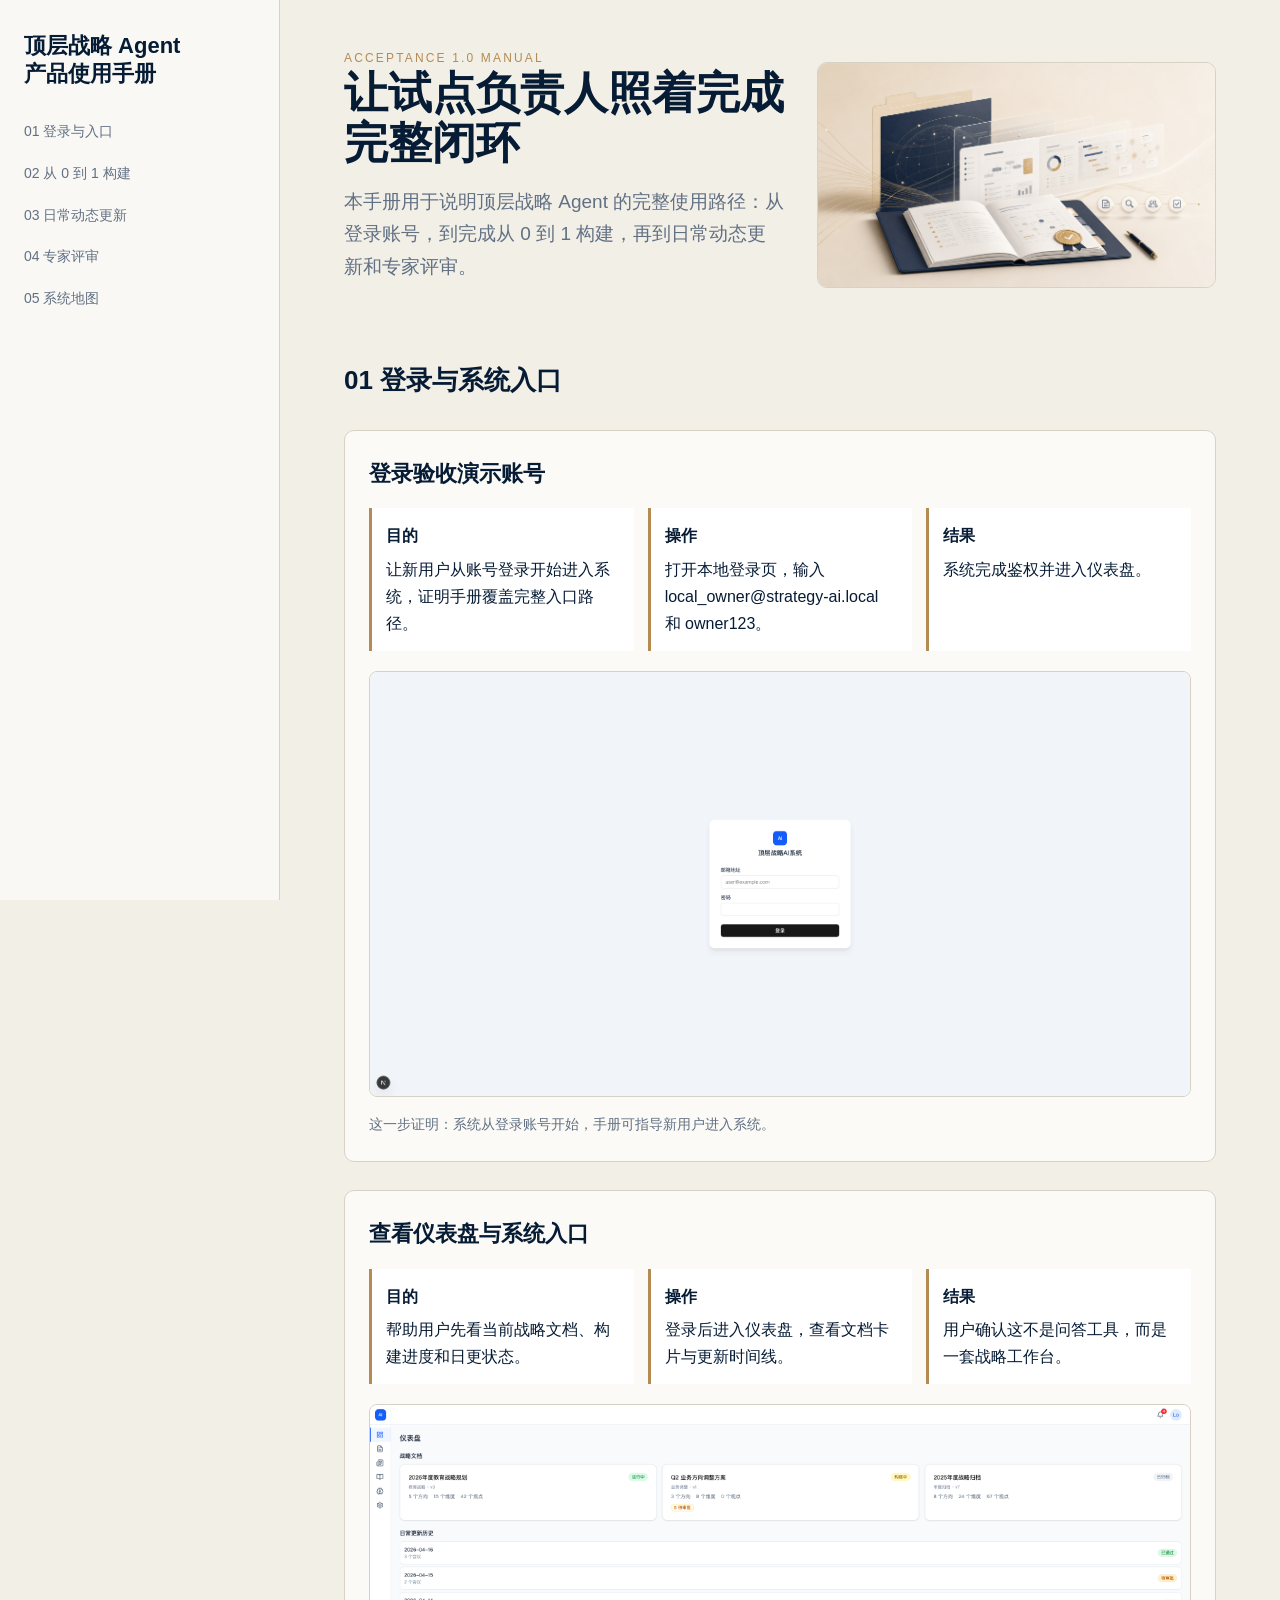
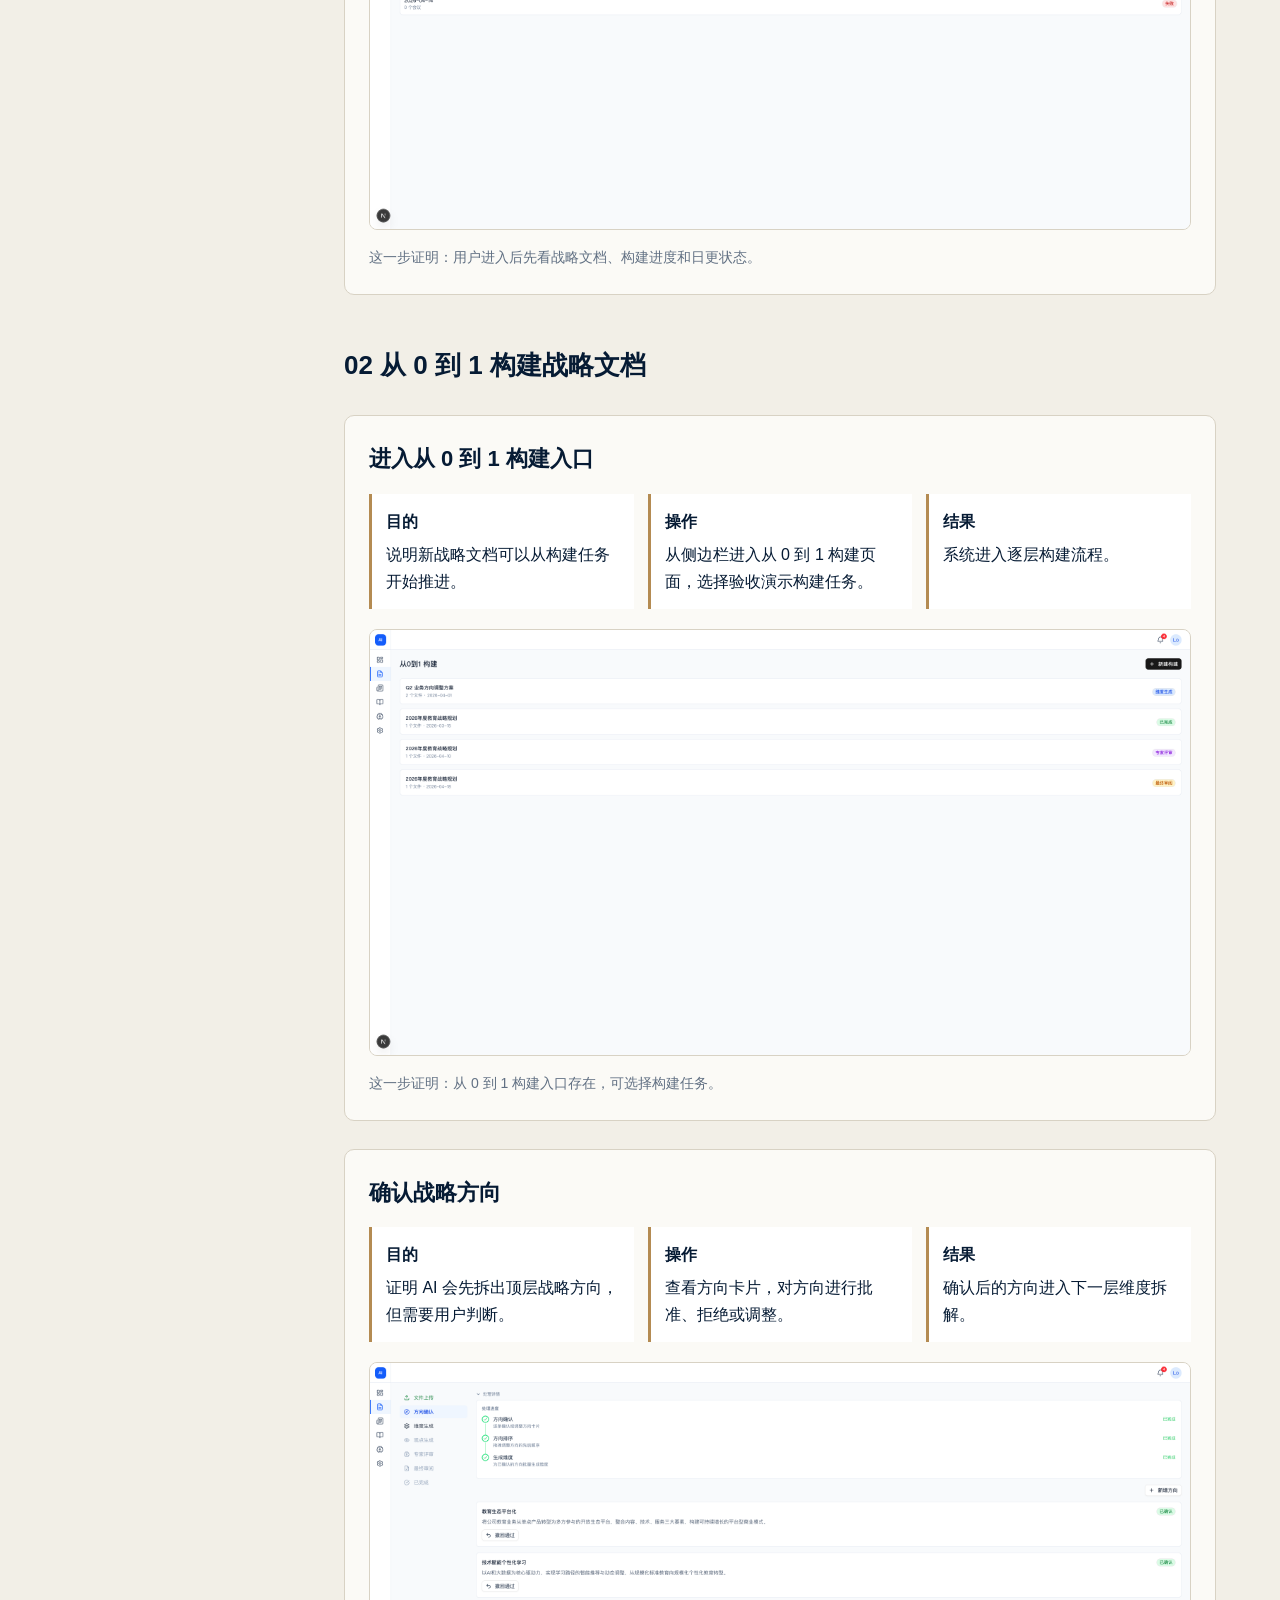
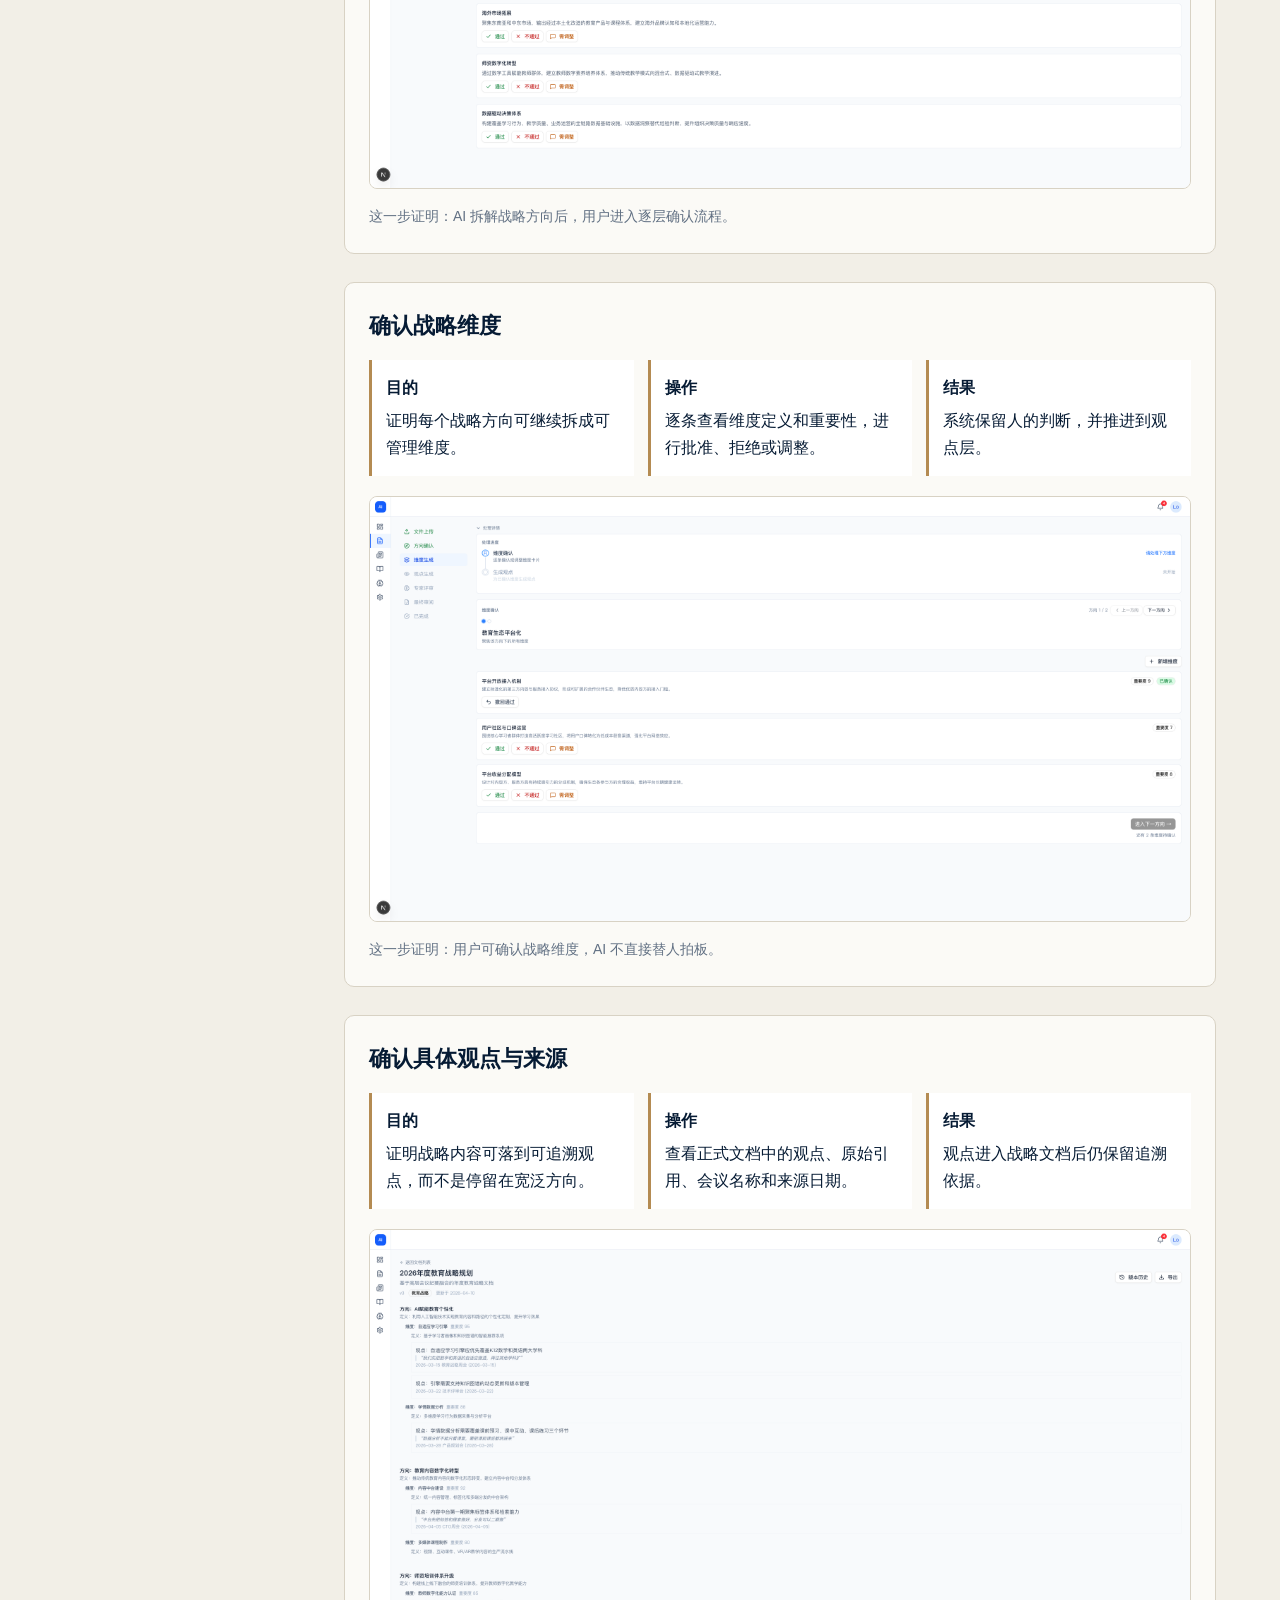
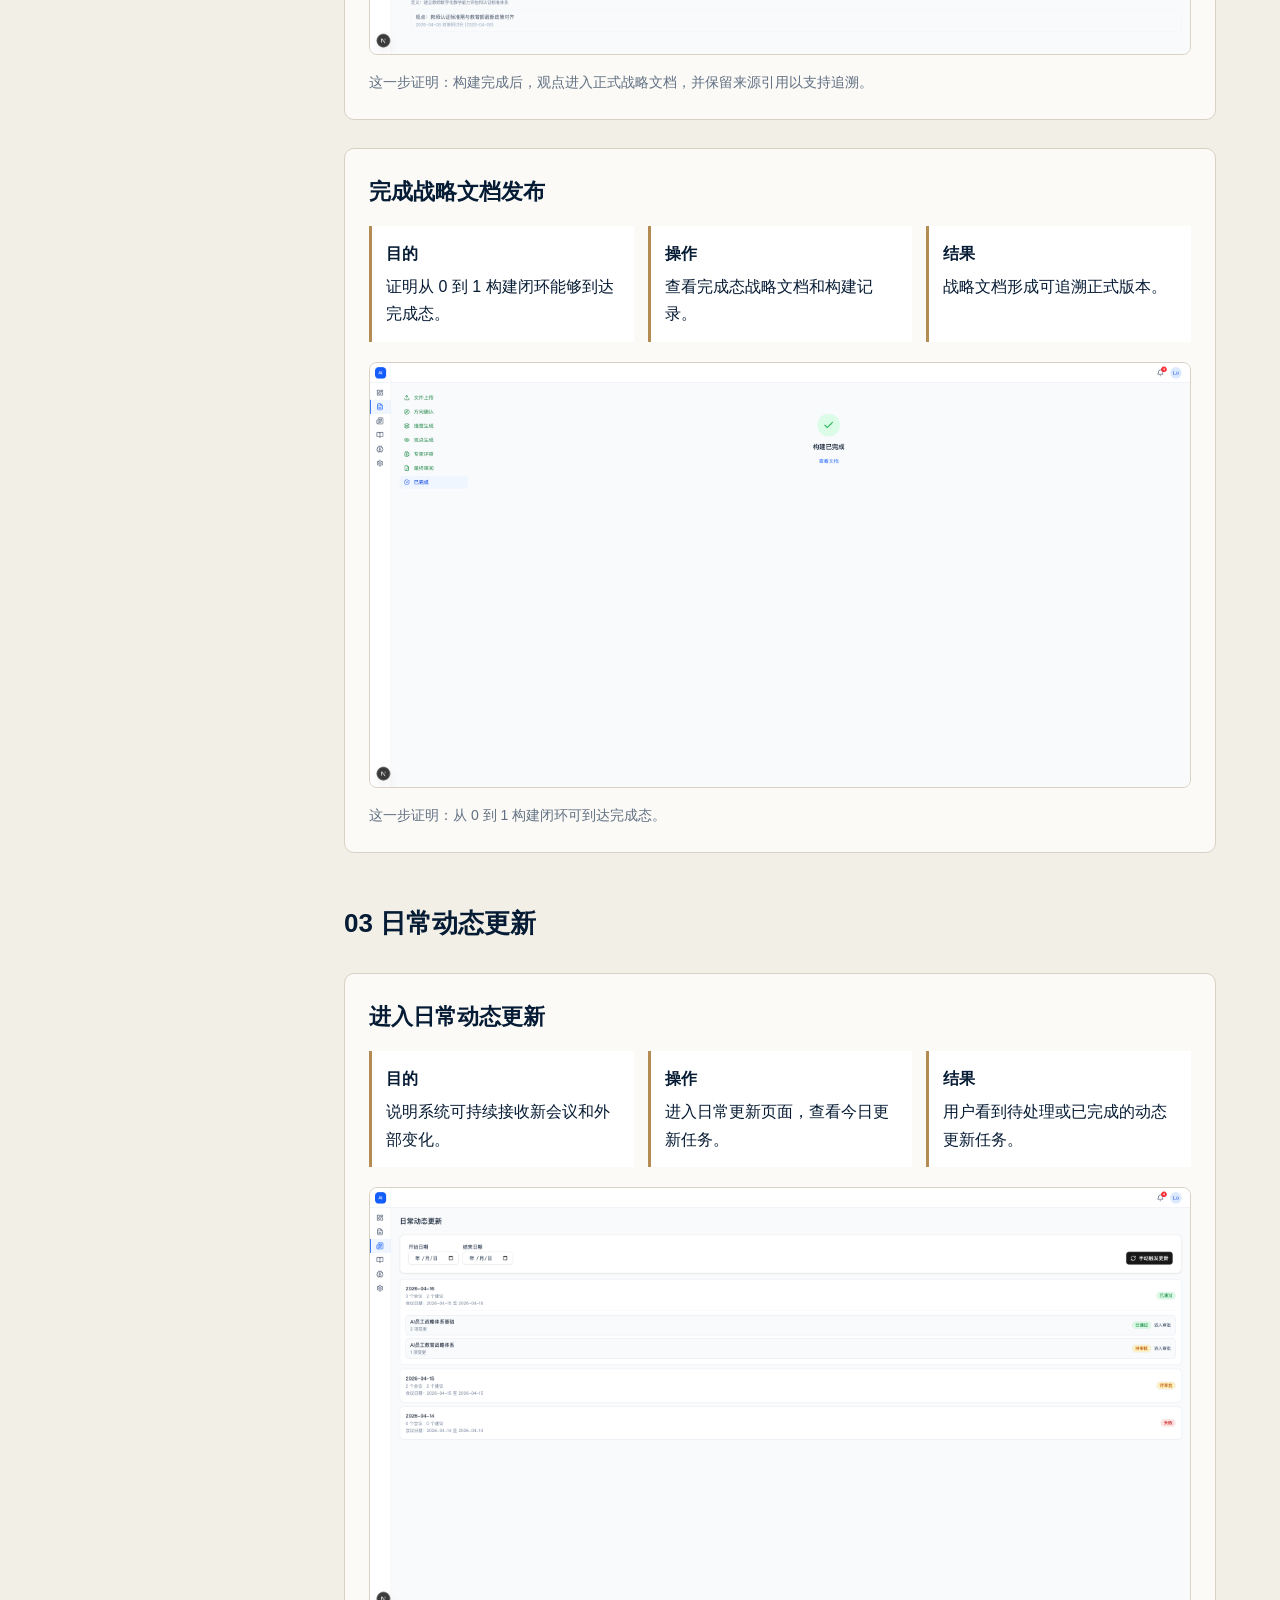
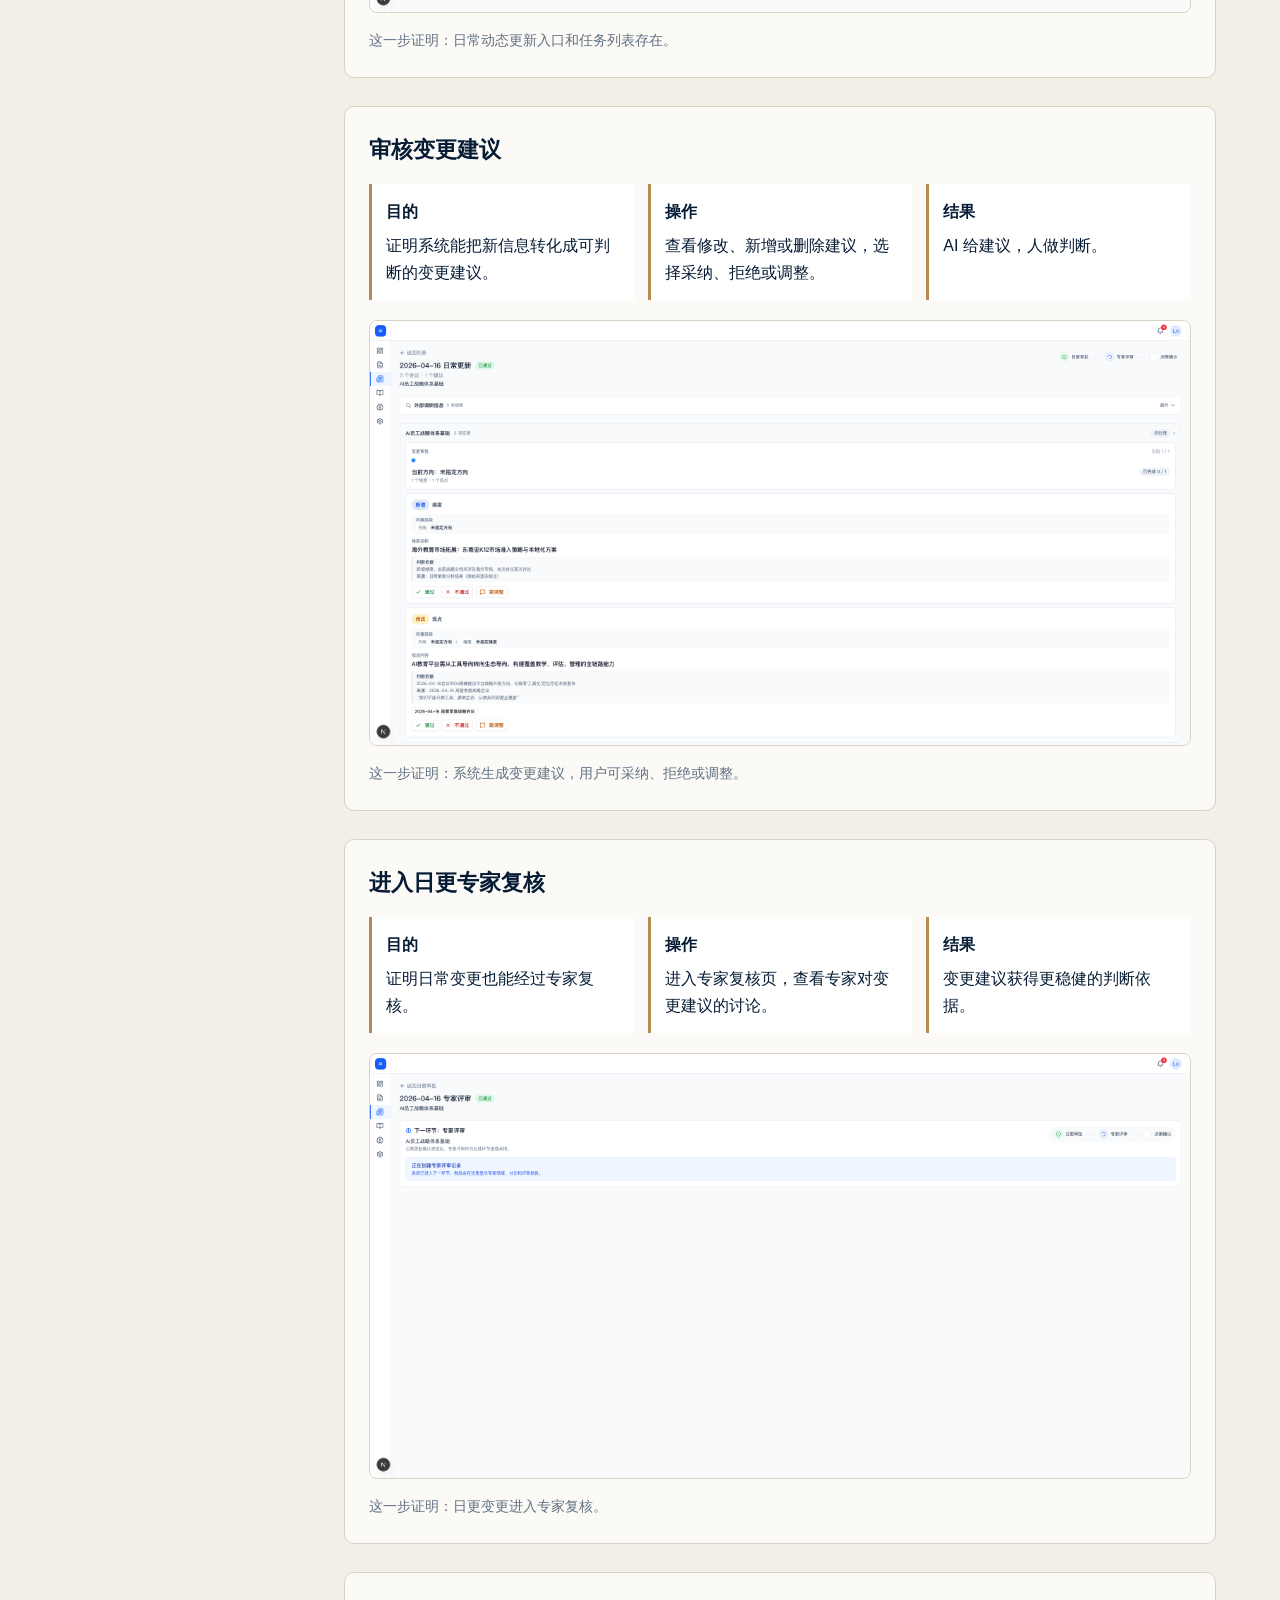
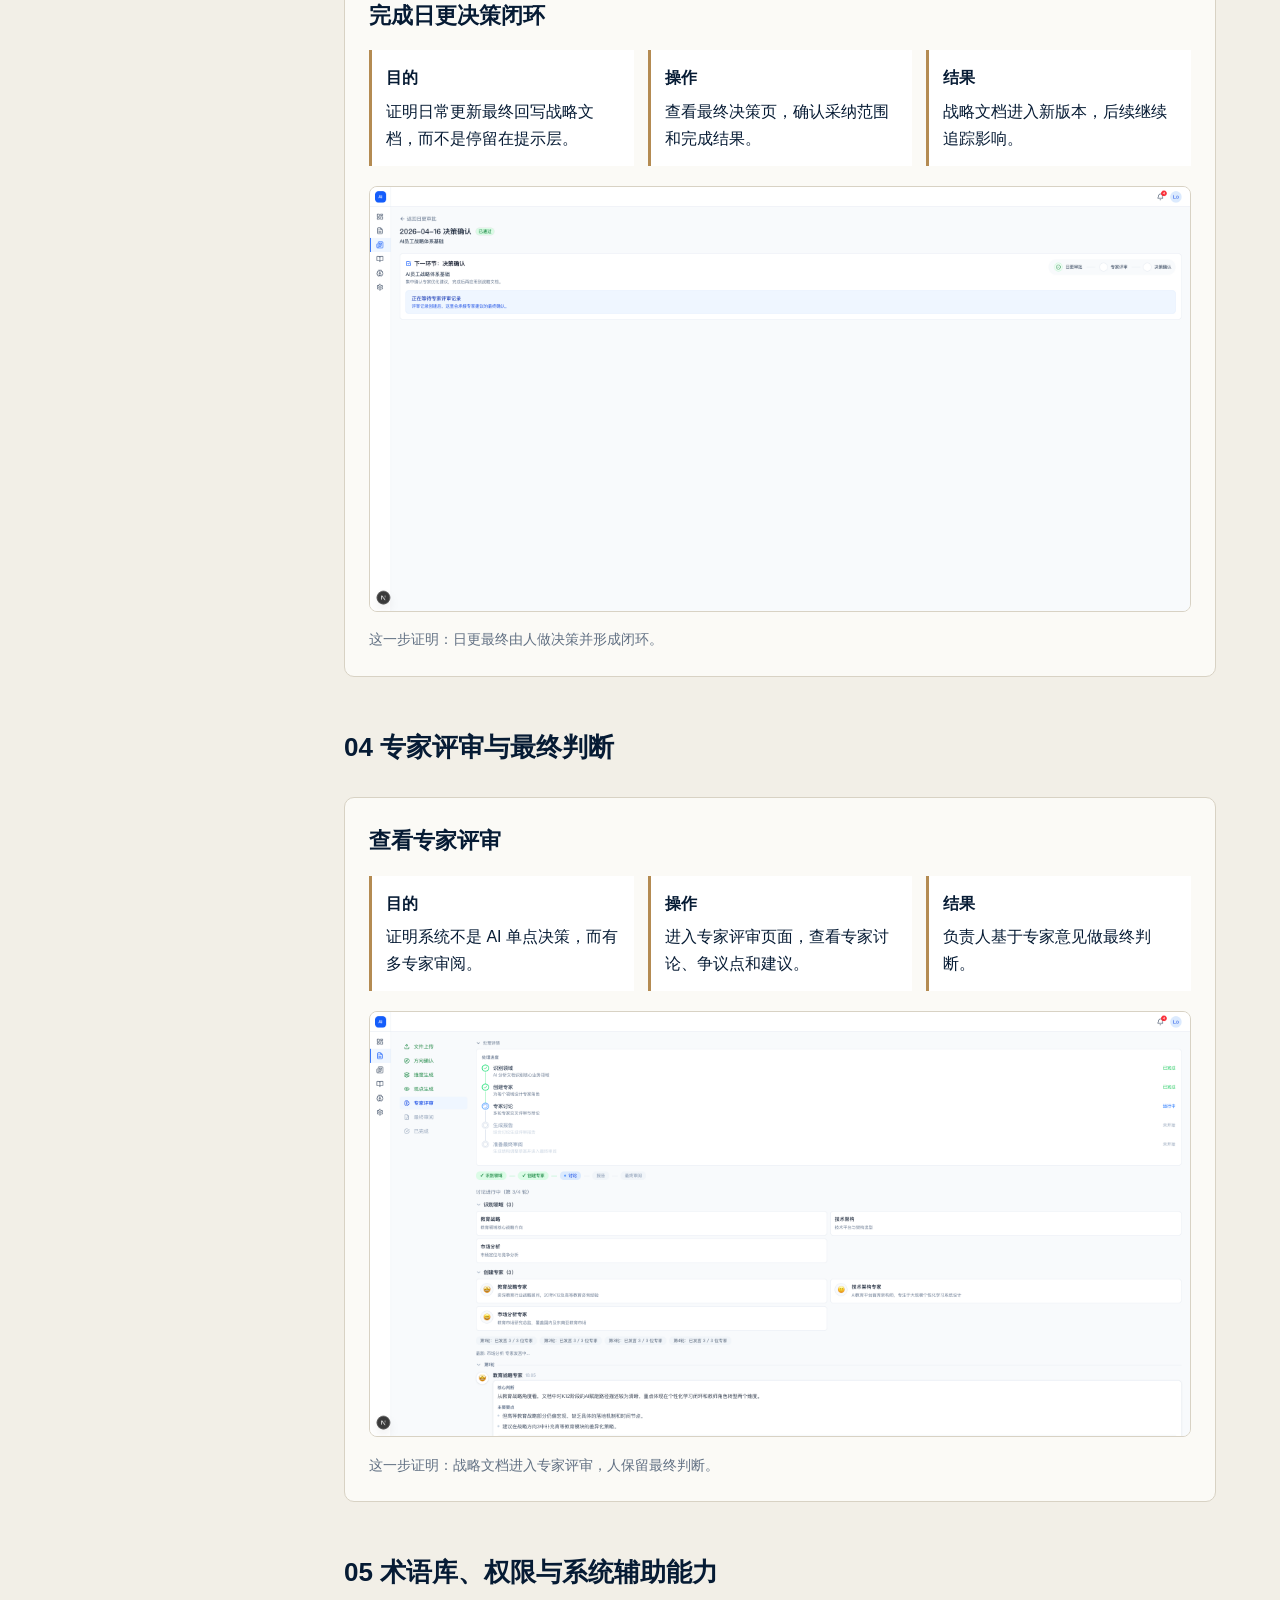
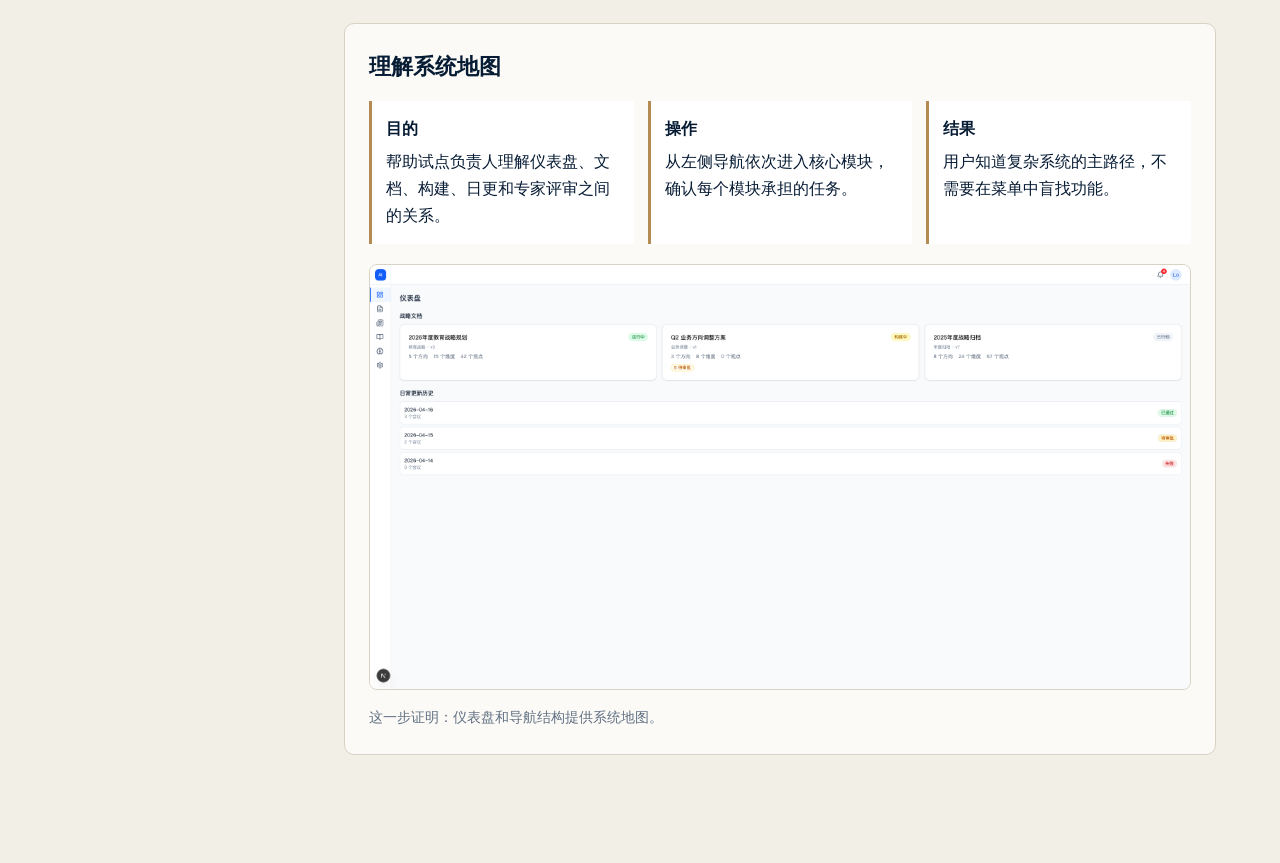
==== manual/index.html @ 3e2a72cb "docs: publish acceptance deck and manual" ====
<!doctype html>
<html lang="zh-CN">
<head>
  <meta charset="utf-8">
  <meta name="viewport" content="width=device-width, initial-scale=1">
  <title>顶层战略 Agent 产品使用手册</title>
  <link rel="stylesheet" href="assets/manual.css">
</head>
<body>
  <div class="shell">
    <nav class="nav">
      <h1>顶层战略 Agent<br>产品使用手册</h1>
      <a href="#login">01 登录与入口</a>
      <a href="#build">02 从 0 到 1 构建</a>
      <a href="#daily">03 日常动态更新</a>
      <a href="#review">04 专家评审</a>
      <a href="#map">05 系统地图</a>
    </nav>
    <main class="content">
      <section class="hero">
        <div>
          <div class="kicker">Acceptance 1.0 Manual</div>
          <h2>让试点负责人照着完成完整闭环</h2>
          <p class="lead">本手册用于说明顶层战略 Agent 的完整使用路径：从登录账号，到完成从 0 到 1 构建，再到日常动态更新和专家评审。</p>
        </div>
        <img src="images/generated/manual-cover-v1.png" alt="产品使用手册封面">
      </section>
      
  <section id="login">
    <h3>01 登录与系统入口</h3>
    <article class="step">
    <h4>登录验收演示账号</h4>
    <div class="step-grid">
      <div class="field"><strong>目的</strong>让新用户从账号登录开始进入系统，证明手册覆盖完整入口路径。</div>
      <div class="field"><strong>操作</strong>打开本地登录页，输入 local_owner@strategy-ai.local 和 owner123。</div>
      <div class="field"><strong>结果</strong>系统完成鉴权并进入仪表盘。</div>
    </div>
    <div class="shot">
      <img data-lightbox src="../screenshots-hd/00-login.png" alt="登录验收演示账号">
      <p class="caption">这一步证明：系统从登录账号开始，手册可指导新用户进入系统。</p>
    </div>
  </article>
<article class="step">
    <h4>查看仪表盘与系统入口</h4>
    <div class="step-grid">
      <div class="field"><strong>目的</strong>帮助用户先看当前战略文档、构建进度和日更状态。</div>
      <div class="field"><strong>操作</strong>登录后进入仪表盘，查看文档卡片与更新时间线。</div>
      <div class="field"><strong>结果</strong>用户确认这不是问答工具，而是一套战略工作台。</div>
    </div>
    <div class="shot">
      <img data-lightbox src="../screenshots-hd/01-dashboard.png" alt="查看仪表盘与系统入口">
      <p class="caption">这一步证明：用户进入后先看战略文档、构建进度和日更状态。</p>
    </div>
  </article>
  </section>


  <section id="build">
    <h3>02 从 0 到 1 构建战略文档</h3>
    <article class="step">
    <h4>进入从 0 到 1 构建入口</h4>
    <div class="step-grid">
      <div class="field"><strong>目的</strong>说明新战略文档可以从构建任务开始推进。</div>
      <div class="field"><strong>操作</strong>从侧边栏进入从 0 到 1 构建页面，选择验收演示构建任务。</div>
      <div class="field"><strong>结果</strong>系统进入逐层构建流程。</div>
    </div>
    <div class="shot">
      <img data-lightbox src="../screenshots-hd/10-build-session-list.png" alt="进入从 0 到 1 构建入口">
      <p class="caption">这一步证明：从 0 到 1 构建入口存在，可选择构建任务。</p>
    </div>
  </article>
<article class="step">
    <h4>确认战略方向</h4>
    <div class="step-grid">
      <div class="field"><strong>目的</strong>证明 AI 会先拆出顶层战略方向，但需要用户判断。</div>
      <div class="field"><strong>操作</strong>查看方向卡片，对方向进行批准、拒绝或调整。</div>
      <div class="field"><strong>结果</strong>确认后的方向进入下一层维度拆解。</div>
    </div>
    <div class="shot">
      <img data-lightbox src="../screenshots-hd/11-build-direction.png" alt="确认战略方向">
      <p class="caption">这一步证明：AI 拆解战略方向后，用户进入逐层确认流程。</p>
    </div>
  </article>
<article class="step">
    <h4>确认战略维度</h4>
    <div class="step-grid">
      <div class="field"><strong>目的</strong>证明每个战略方向可继续拆成可管理维度。</div>
      <div class="field"><strong>操作</strong>逐条查看维度定义和重要性，进行批准、拒绝或调整。</div>
      <div class="field"><strong>结果</strong>系统保留人的判断，并推进到观点层。</div>
    </div>
    <div class="shot">
      <img data-lightbox src="../screenshots-hd/12-build-dimensions.png" alt="确认战略维度">
      <p class="caption">这一步证明：用户可确认战略维度，AI 不直接替人拍板。</p>
    </div>
  </article>
<article class="step">
    <h4>确认具体观点与来源</h4>
    <div class="step-grid">
      <div class="field"><strong>目的</strong>证明战略内容可落到可追溯观点，而不是停留在宽泛方向。</div>
      <div class="field"><strong>操作</strong>查看正式文档中的观点、原始引用、会议名称和来源日期。</div>
      <div class="field"><strong>结果</strong>观点进入战略文档后仍保留追溯依据。</div>
    </div>
    <div class="shot">
      <img data-lightbox src="../screenshots-hd/13-build-viewpoints.png" alt="确认具体观点与来源">
      <p class="caption">这一步证明：构建完成后，观点进入正式战略文档，并保留来源引用以支持追溯。</p>
    </div>
  </article>
<article class="step">
    <h4>完成战略文档发布</h4>
    <div class="step-grid">
      <div class="field"><strong>目的</strong>证明从 0 到 1 构建闭环能够到达完成态。</div>
      <div class="field"><strong>操作</strong>查看完成态战略文档和构建记录。</div>
      <div class="field"><strong>结果</strong>战略文档形成可追溯正式版本。</div>
    </div>
    <div class="shot">
      <img data-lightbox src="../screenshots-hd/15-build-completed.png" alt="完成战略文档发布">
      <p class="caption">这一步证明：从 0 到 1 构建闭环可到达完成态。</p>
    </div>
  </article>
  </section>


  <section id="daily">
    <h3>03 日常动态更新</h3>
    <article class="step">
    <h4>进入日常动态更新</h4>
    <div class="step-grid">
      <div class="field"><strong>目的</strong>说明系统可持续接收新会议和外部变化。</div>
      <div class="field"><strong>操作</strong>进入日常更新页面，查看今日更新任务。</div>
      <div class="field"><strong>结果</strong>用户看到待处理或已完成的动态更新任务。</div>
    </div>
    <div class="shot">
      <img data-lightbox src="../screenshots-hd/20-daily-update-list.png" alt="进入日常动态更新">
      <p class="caption">这一步证明：日常动态更新入口和任务列表存在。</p>
    </div>
  </article>
<article class="step">
    <h4>审核变更建议</h4>
    <div class="step-grid">
      <div class="field"><strong>目的</strong>证明系统能把新信息转化成可判断的变更建议。</div>
      <div class="field"><strong>操作</strong>查看修改、新增或删除建议，选择采纳、拒绝或调整。</div>
      <div class="field"><strong>结果</strong>AI 给建议，人做判断。</div>
    </div>
    <div class="shot">
      <img data-lightbox src="../screenshots-hd/21-daily-update-review.png" alt="审核变更建议">
      <p class="caption">这一步证明：系统生成变更建议，用户可采纳、拒绝或调整。</p>
    </div>
  </article>
<article class="step">
    <h4>进入日更专家复核</h4>
    <div class="step-grid">
      <div class="field"><strong>目的</strong>证明日常变更也能经过专家复核。</div>
      <div class="field"><strong>操作</strong>进入专家复核页，查看专家对变更建议的讨论。</div>
      <div class="field"><strong>结果</strong>变更建议获得更稳健的判断依据。</div>
    </div>
    <div class="shot">
      <img data-lightbox src="../screenshots-hd/22-daily-expert-review.png" alt="进入日更专家复核">
      <p class="caption">这一步证明：日更变更进入专家复核。</p>
    </div>
  </article>
<article class="step">
    <h4>完成日更决策闭环</h4>
    <div class="step-grid">
      <div class="field"><strong>目的</strong>证明日常更新最终回写战略文档，而不是停留在提示层。</div>
      <div class="field"><strong>操作</strong>查看最终决策页，确认采纳范围和完成结果。</div>
      <div class="field"><strong>结果</strong>战略文档进入新版本，后续继续追踪影响。</div>
    </div>
    <div class="shot">
      <img data-lightbox src="../screenshots-hd/23-daily-decision.png" alt="完成日更决策闭环">
      <p class="caption">这一步证明：日更最终由人做决策并形成闭环。</p>
    </div>
  </article>
  </section>


  <section id="review">
    <h3>04 专家评审与最终判断</h3>
    <article class="step">
    <h4>查看专家评审</h4>
    <div class="step-grid">
      <div class="field"><strong>目的</strong>证明系统不是 AI 单点决策，而有多专家审阅。</div>
      <div class="field"><strong>操作</strong>进入专家评审页面，查看专家讨论、争议点和建议。</div>
      <div class="field"><strong>结果</strong>负责人基于专家意见做最终判断。</div>
    </div>
    <div class="shot">
      <img data-lightbox src="../screenshots-hd/14-build-expert-review.png" alt="查看专家评审">
      <p class="caption">这一步证明：战略文档进入专家评审，人保留最终判断。</p>
    </div>
  </article>
  </section>


  <section id="map">
    <h3>05 术语库、权限与系统辅助能力</h3>
    <article class="step">
    <h4>理解系统地图</h4>
    <div class="step-grid">
      <div class="field"><strong>目的</strong>帮助试点负责人理解仪表盘、文档、构建、日更和专家评审之间的关系。</div>
      <div class="field"><strong>操作</strong>从左侧导航依次进入核心模块，确认每个模块承担的任务。</div>
      <div class="field"><strong>结果</strong>用户知道复杂系统的主路径，不需要在菜单中盲找功能。</div>
    </div>
    <div class="shot">
      <img data-lightbox src="../screenshots-hd/01-dashboard.png" alt="理解系统地图">
      <p class="caption">这一步证明：仪表盘和导航结构提供系统地图。</p>
    </div>
  </article>
  </section>

    </main>
  </div>
  <div class="lightbox"><img alt="放大截图"></div>
  <script src="assets/manual.js"></script>
</body>
</html>
---- manual/assets/manual.css ----
:root {
  --paper: #f2efe7;
  --panel: #fbfaf6;
  --ink: #061b34;
  --muted: #617083;
  --line: #d8d2c4;
  --gold: #b48b52;
}

* { box-sizing: border-box; }

html { scroll-behavior: smooth; }

body {
  margin: 0;
  background: var(--paper);
  color: var(--ink);
  font-family: -apple-system, BlinkMacSystemFont, "PingFang SC", "Microsoft YaHei", sans-serif;
  line-height: 1.7;
}

a { color: inherit; }

.shell {
  display: grid;
  grid-template-columns: 280px 1fr;
  min-height: 100vh;
}

.nav {
  position: sticky;
  top: 0;
  height: 100vh;
  padding: 32px 24px;
  border-right: 1px solid var(--line);
  background: rgba(251, 250, 246, 0.88);
}

.nav h1 {
  margin: 0 0 24px;
  font-size: 22px;
  line-height: 1.25;
}

.nav a {
  display: block;
  padding: 9px 0;
  color: var(--muted);
  text-decoration: none;
  font-size: 14px;
}

.content {
  padding: 48px 64px 80px;
  max-width: 1280px;
}

.hero {
  display: grid;
  grid-template-columns: 1.05fr .95fr;
  gap: 32px;
  align-items: center;
  margin-bottom: 56px;
}

.hero img {
  width: 100%;
  border: 1px solid var(--line);
  border-radius: 10px;
}

.kicker {
  letter-spacing: .18em;
  text-transform: uppercase;
  color: var(--gold);
  font-size: 12px;
}

h2 {
  margin: 0 0 16px;
  font-size: 44px;
  line-height: 1.12;
  letter-spacing: 0;
}

h3 {
  margin: 48px 0 12px;
  font-size: 26px;
}

h4 {
  margin: 0 0 14px;
  font-size: 22px;
}

.lead {
  font-size: 19px;
  color: var(--muted);
}

.step {
  margin: 28px 0;
  padding: 24px;
  border: 1px solid var(--line);
  background: var(--panel);
  border-radius: 10px;
}

.step-grid {
  display: grid;
  grid-template-columns: repeat(3, 1fr);
  gap: 14px;
  margin: 16px 0 20px;
}

.field {
  padding: 14px;
  background: #fff;
  border-left: 3px solid var(--gold);
}

.field strong {
  display: block;
  margin-bottom: 6px;
}

.shot { margin-top: 16px; }

.shot img {
  width: 100%;
  border: 1px solid var(--line);
  border-radius: 8px;
  background: #fff;
  cursor: zoom-in;
}

.caption {
  margin: 8px 0 0;
  color: var(--muted);
  font-size: 14px;
}

.lightbox {
  position: fixed;
  inset: 0;
  display: none;
  align-items: center;
  justify-content: center;
  padding: 32px;
  background: rgba(6, 27, 52, .86);
  z-index: 50;
}

.lightbox.open { display: flex; }

.lightbox img {
  max-width: 96vw;
  max-height: 92vh;
  background: #fff;
}

@media (max-width: 900px) {
  .shell { grid-template-columns: 1fr; }
  .nav { position: static; height: auto; }
  .content { padding: 28px 20px 48px; }
  .hero, .step-grid { grid-template-columns: 1fr; }
  h2 { font-size: 34px; }
}
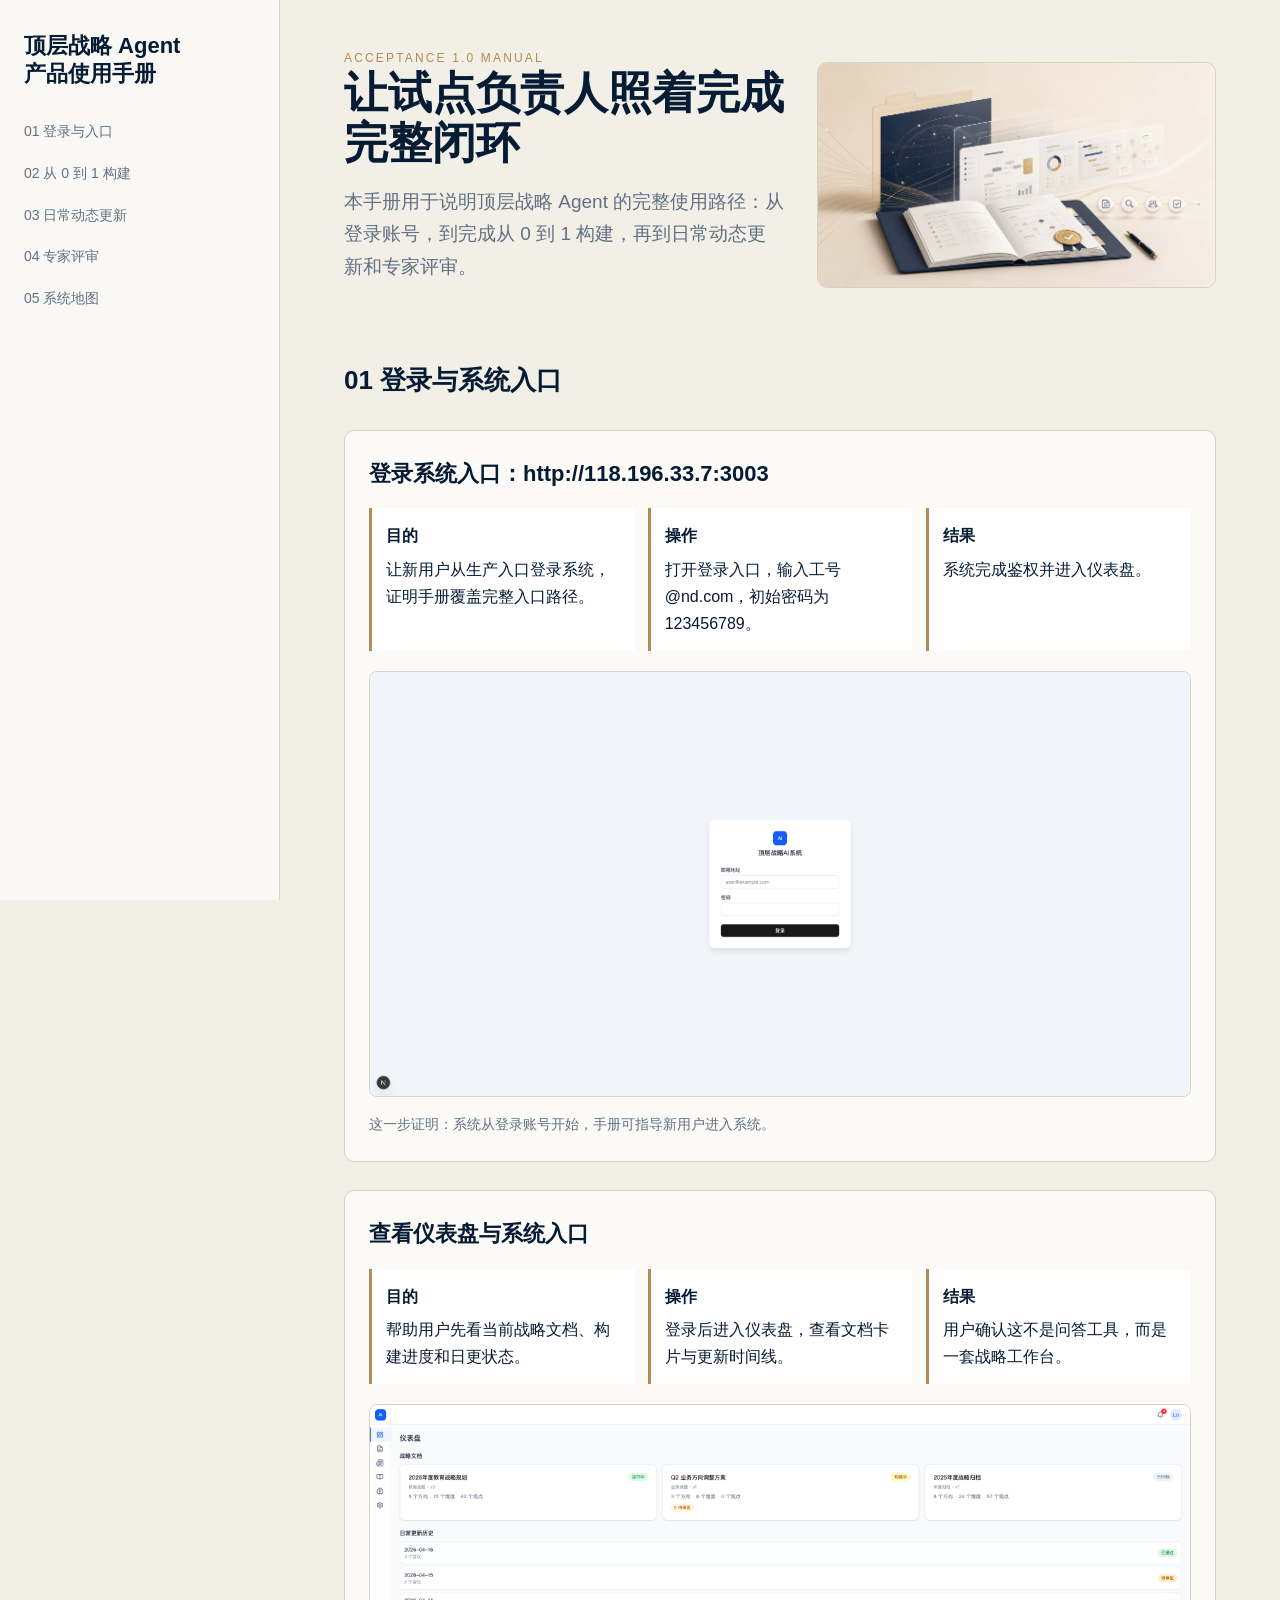
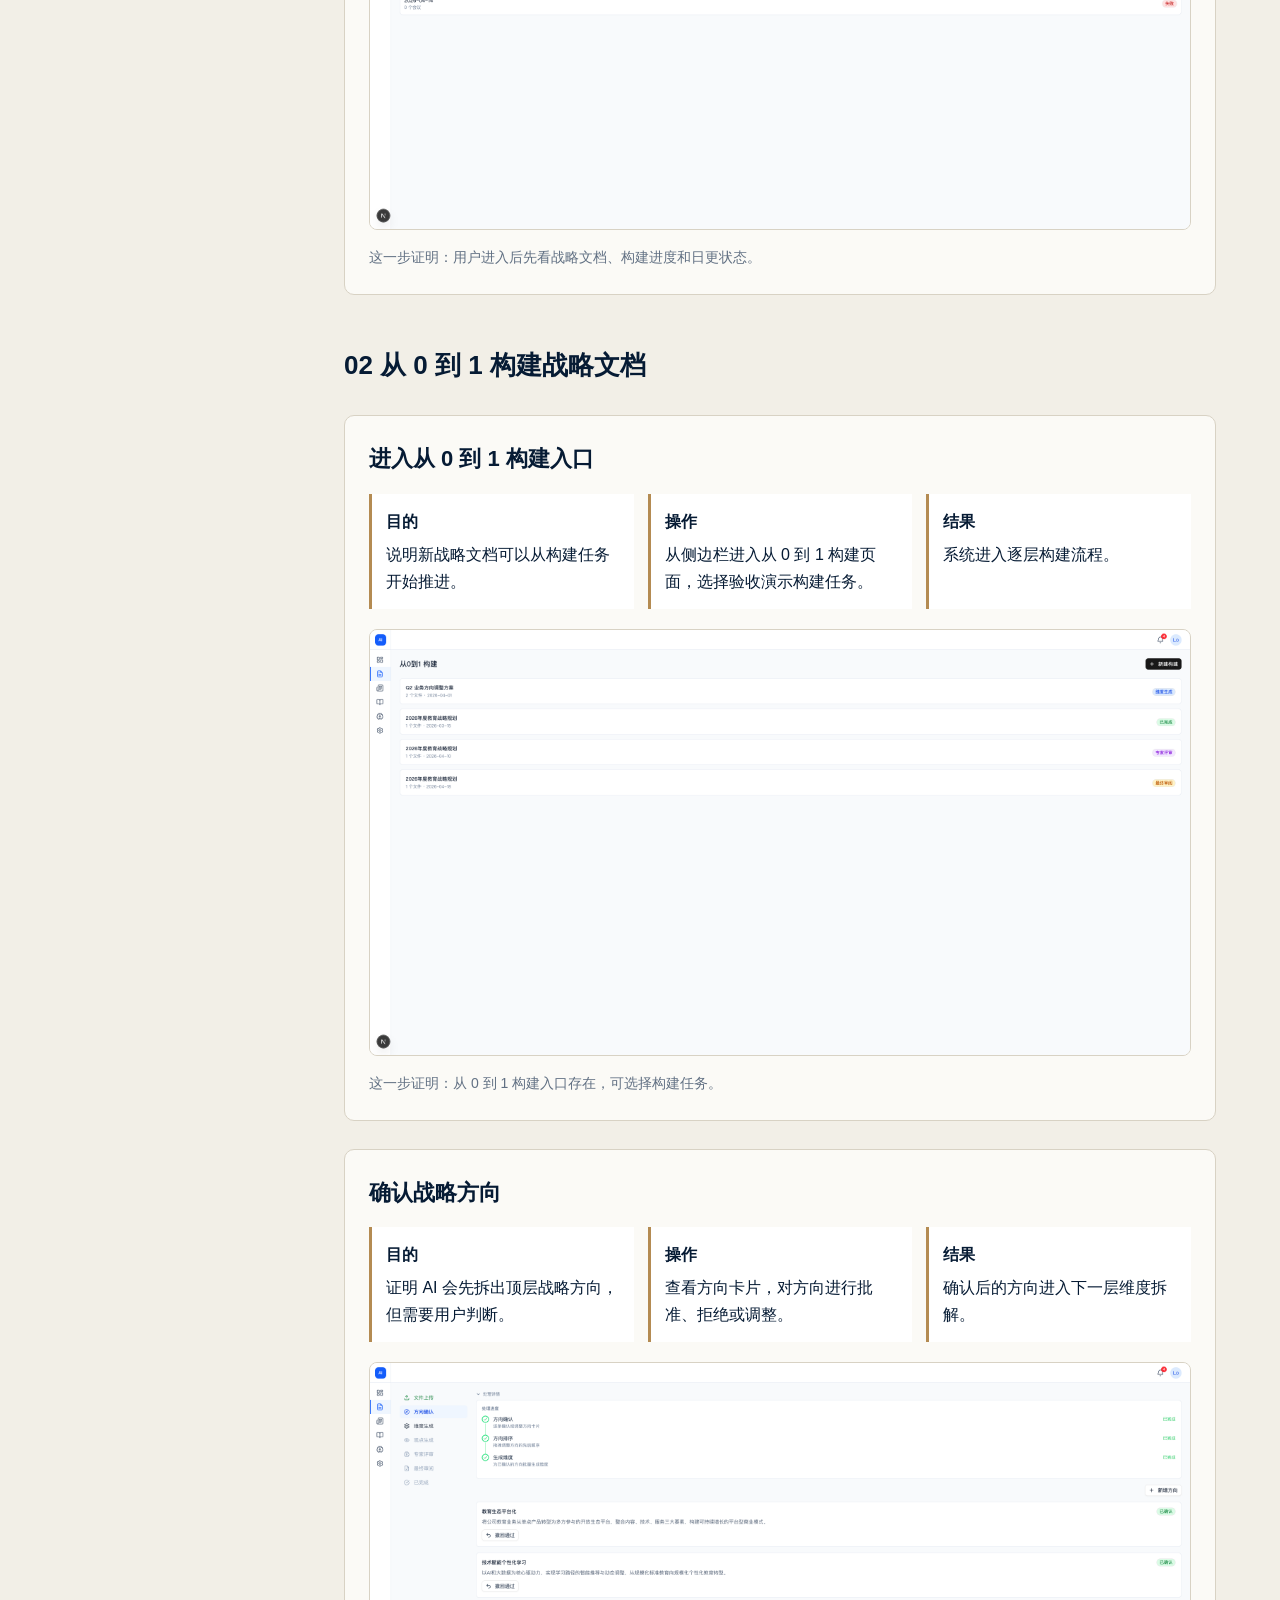
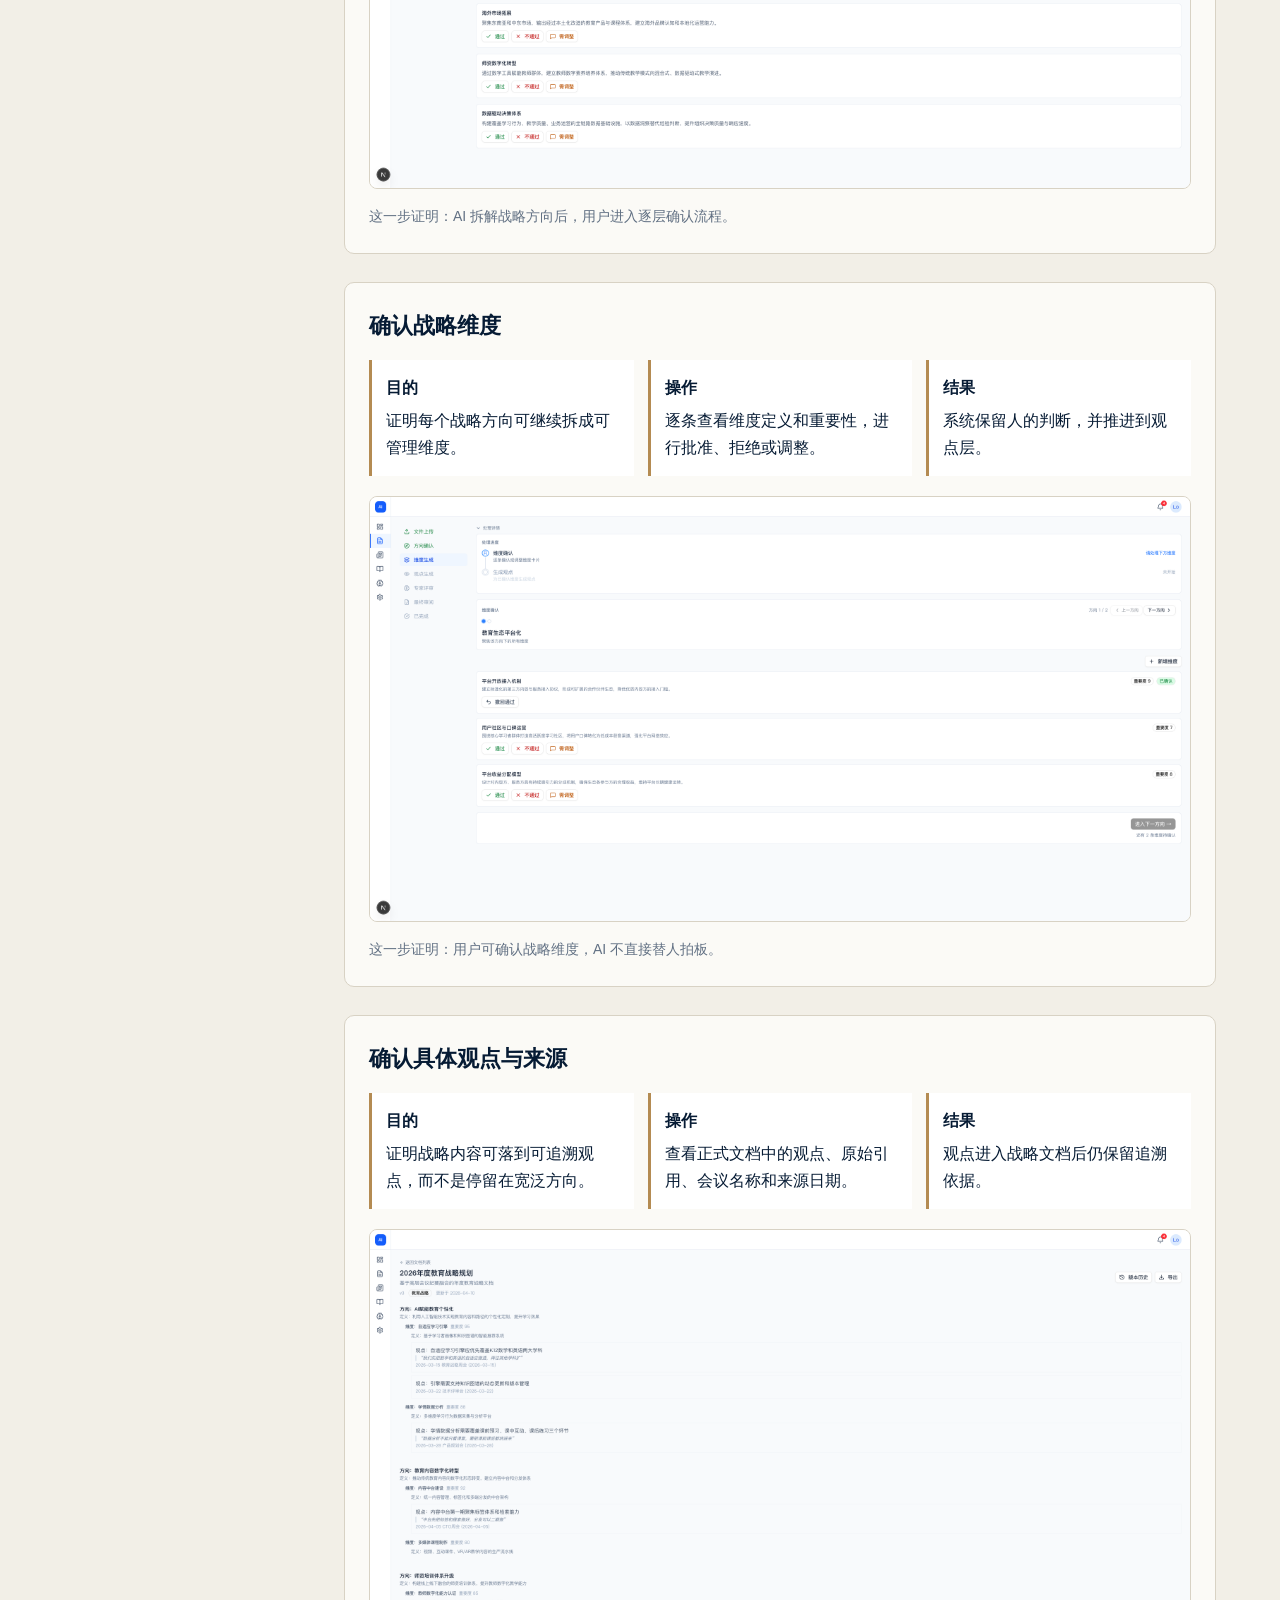
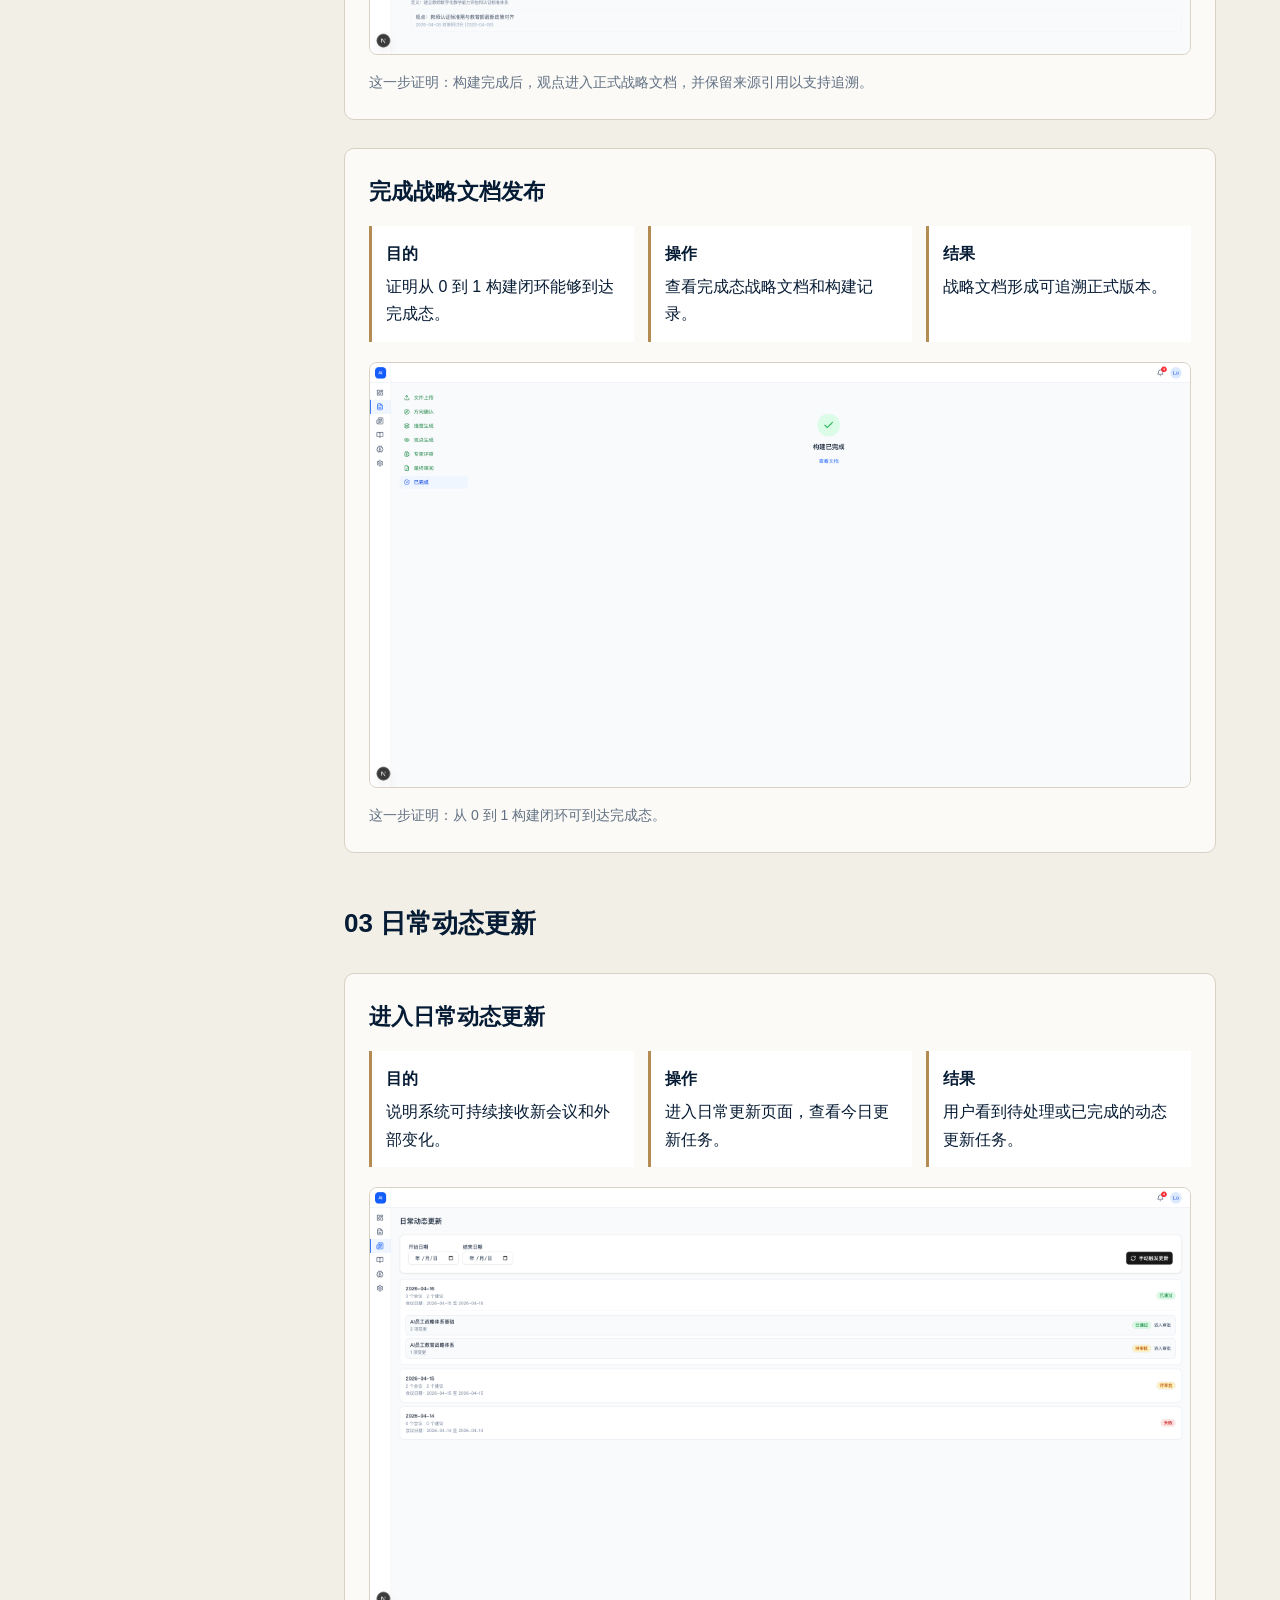
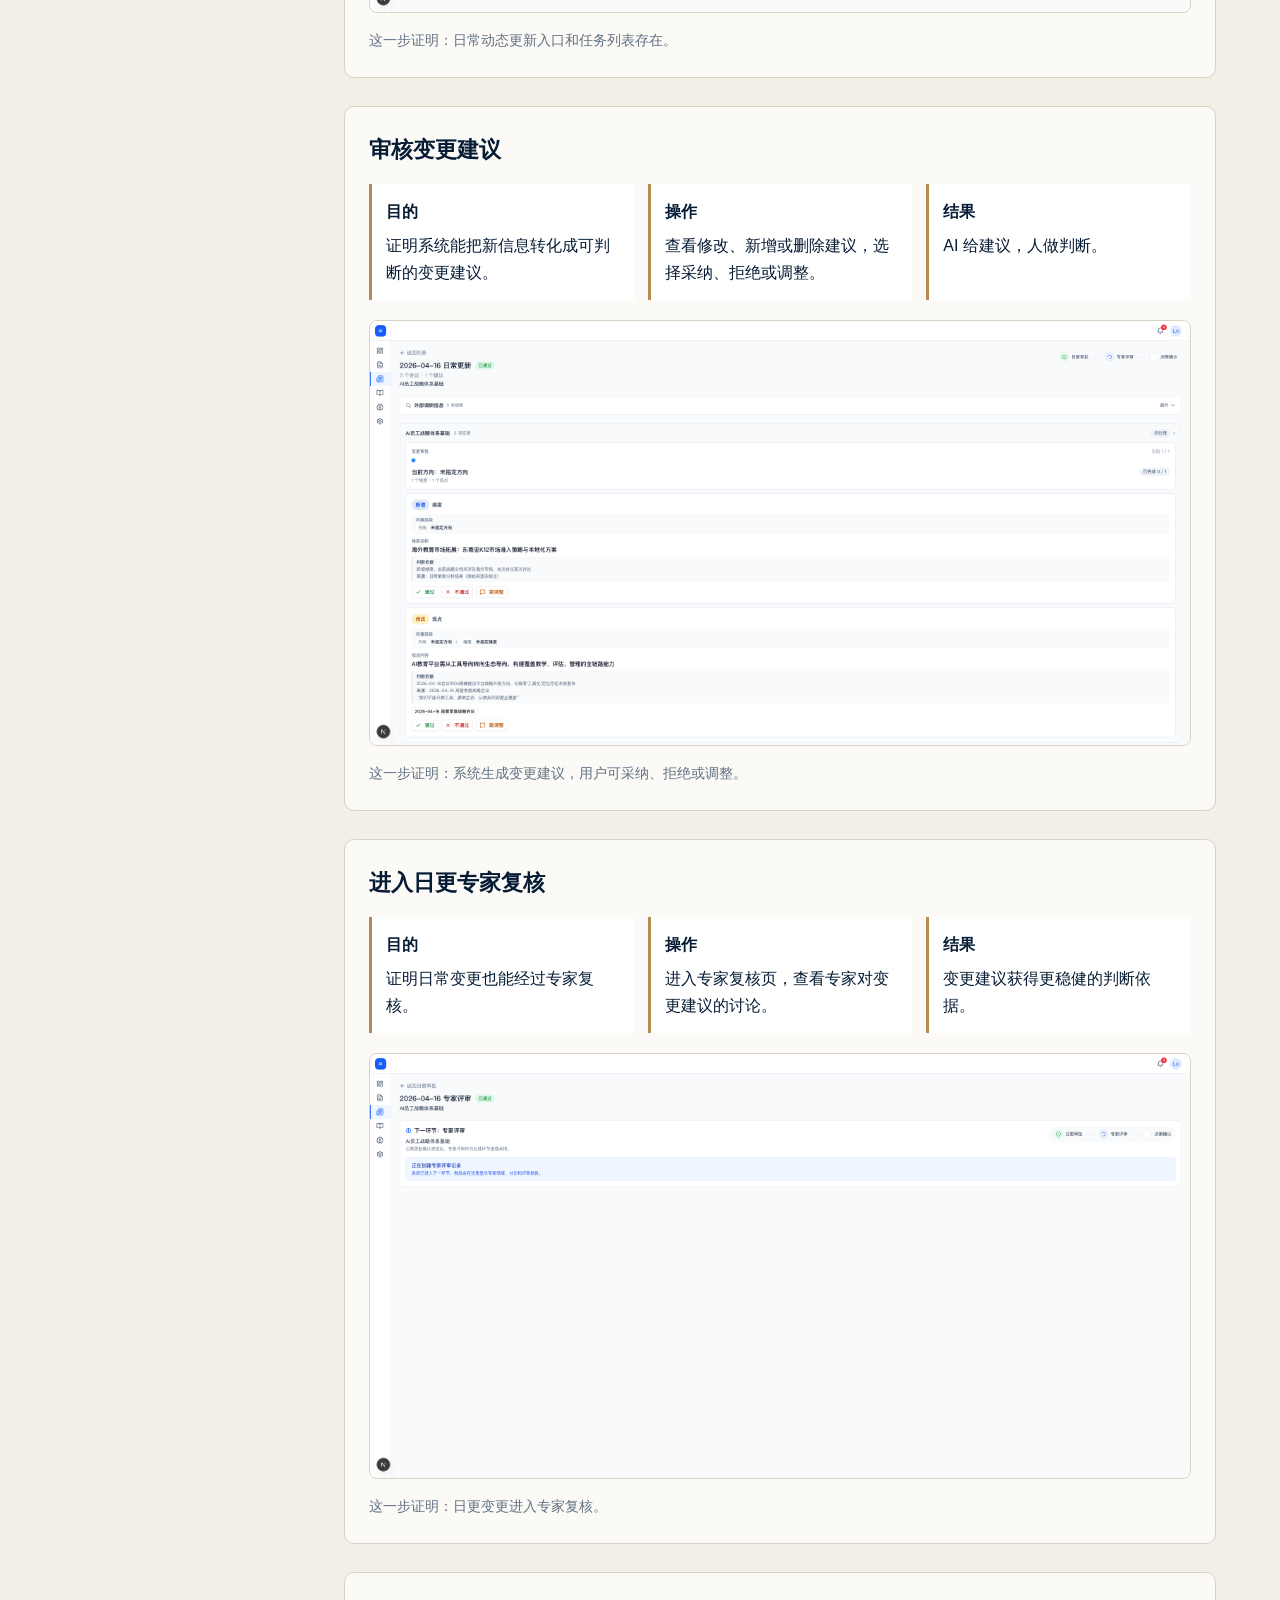
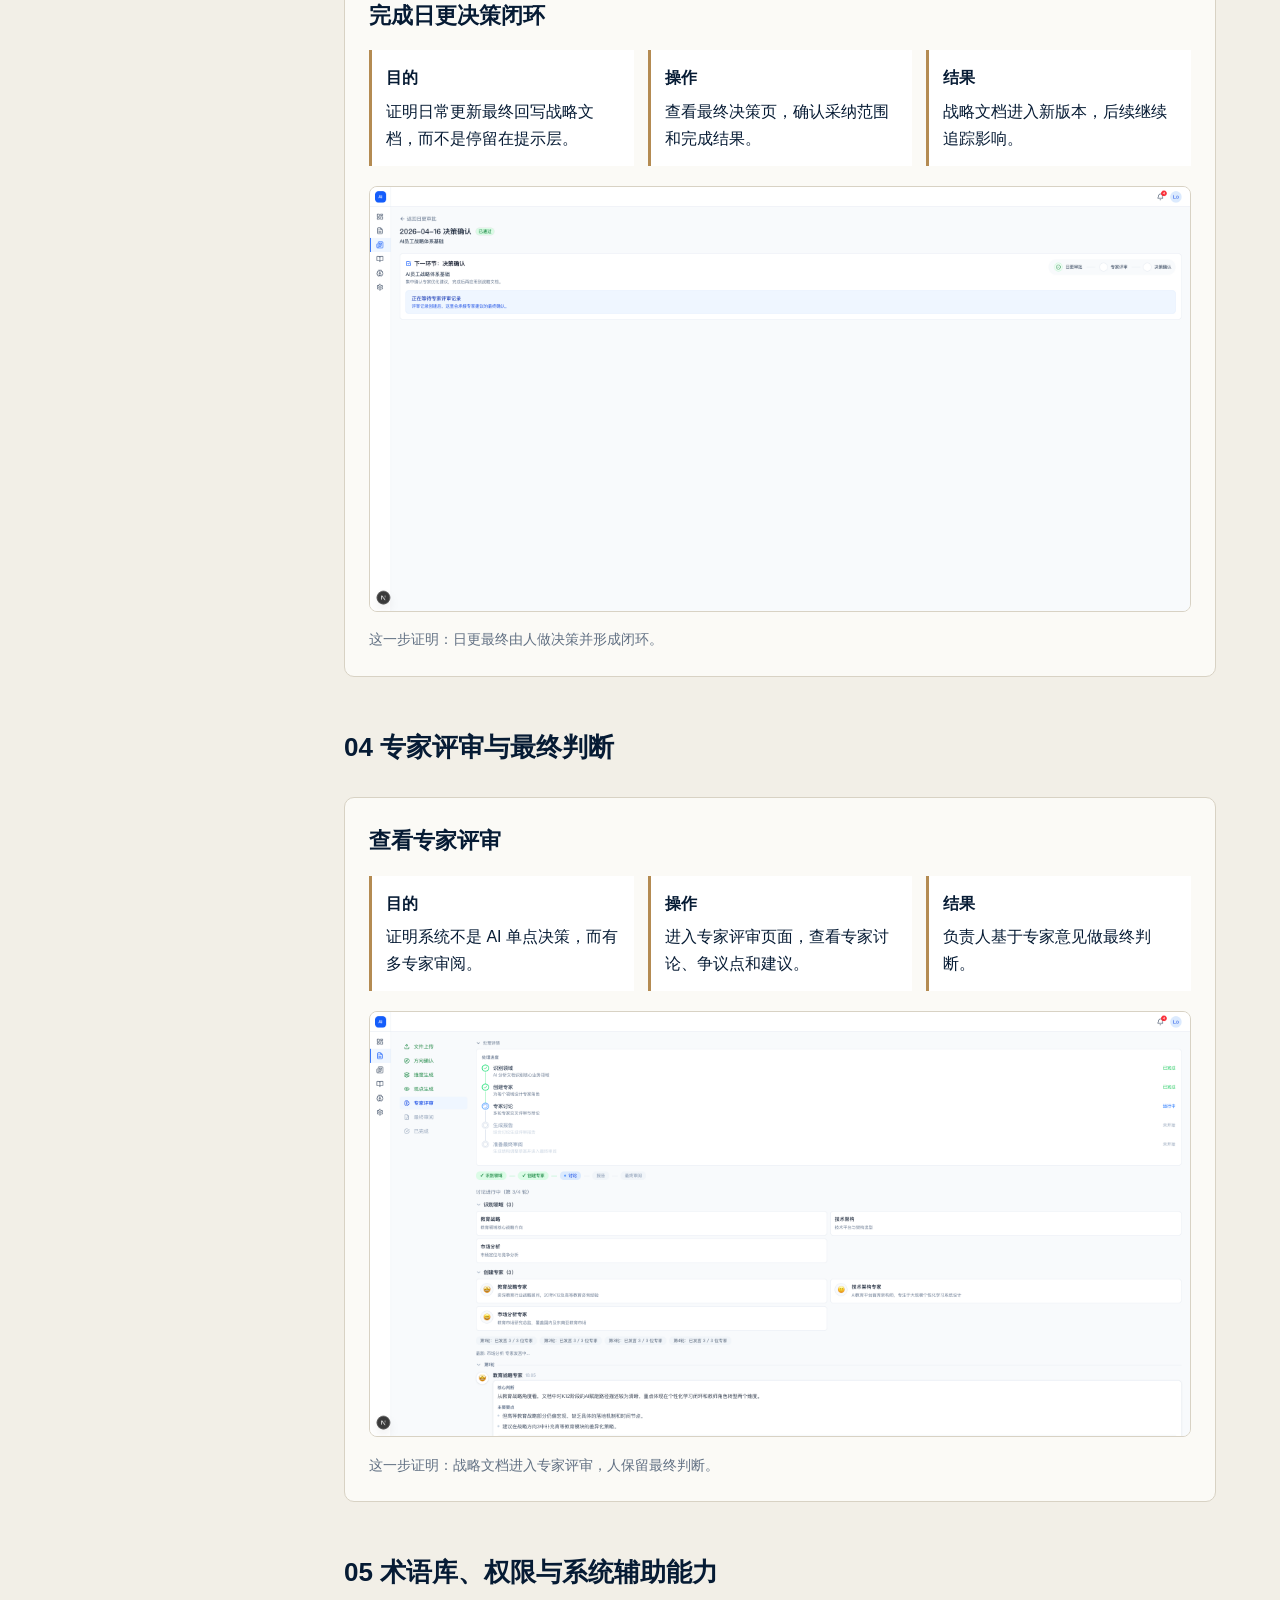
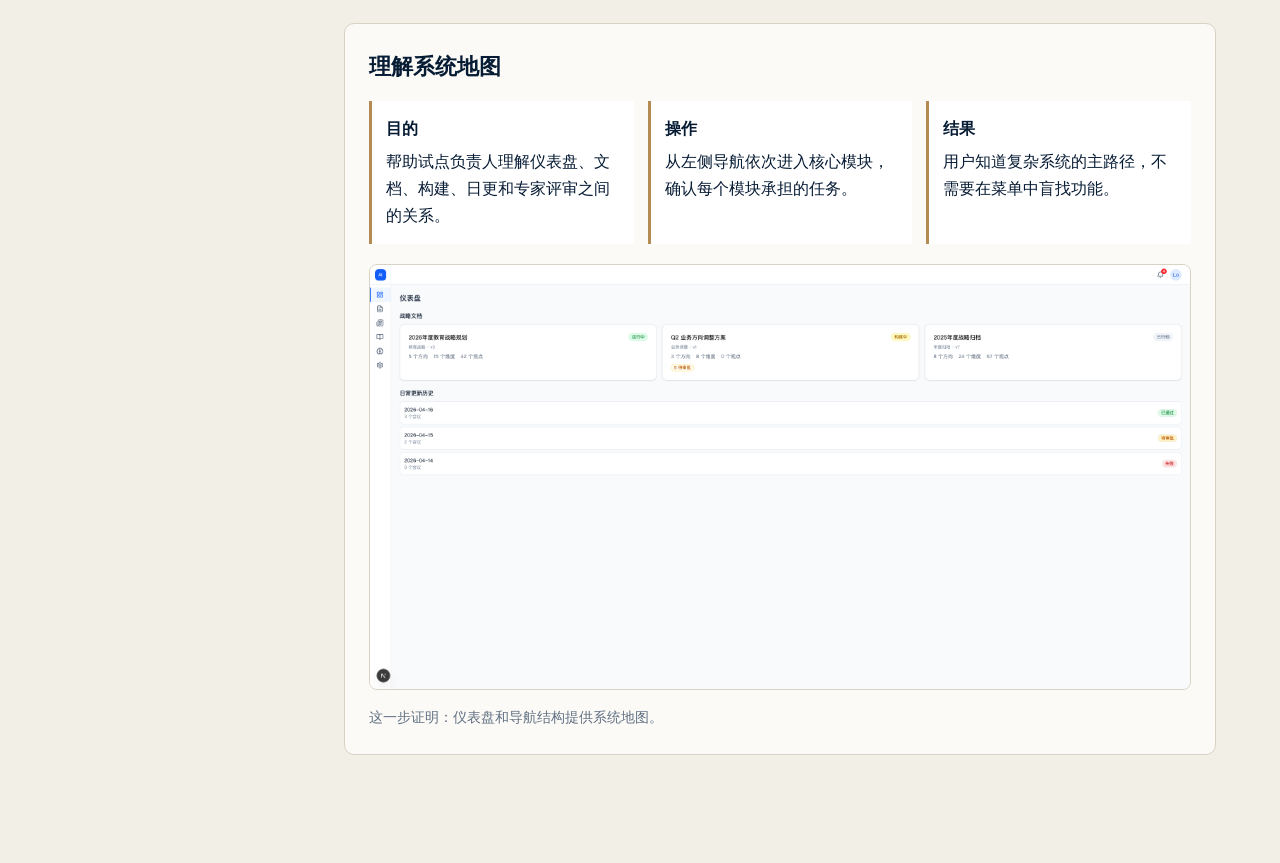
==== commit f75e0fdb: "docs: update manual login entry" ====
--- a/manual/index.html
+++ b/manual/index.html
@@ -29,14 +29,14 @@
   <section id="login">
     <h3>01 登录与系统入口</h3>
     <article class="step">
-    <h4>登录验收演示账号</h4>
-    <div class="step-grid">
-      <div class="field"><strong>目的</strong>让新用户从账号登录开始进入系统，证明手册覆盖完整入口路径。</div>
-      <div class="field"><strong>操作</strong>打开本地登录页，输入 local_owner@strategy-ai.local 和 owner123。</div>
+    <h4>登录系统入口：http://118.196.33.7:3003</h4>
+    <div class="step-grid">
+      <div class="field"><strong>目的</strong>让新用户从生产入口登录系统，证明手册覆盖完整入口路径。</div>
+      <div class="field"><strong>操作</strong>打开登录入口，输入工号@nd.com，初始密码为 123456789。</div>
       <div class="field"><strong>结果</strong>系统完成鉴权并进入仪表盘。</div>
     </div>
     <div class="shot">
-      <img data-lightbox src="../screenshots-hd/00-login.png" alt="登录验收演示账号">
+      <img data-lightbox src="../screenshots-hd/00-login.png" alt="登录系统入口：http://118.196.33.7:3003">
       <p class="caption">这一步证明：系统从登录账号开始，手册可指导新用户进入系统。</p>
     </div>
   </article>
